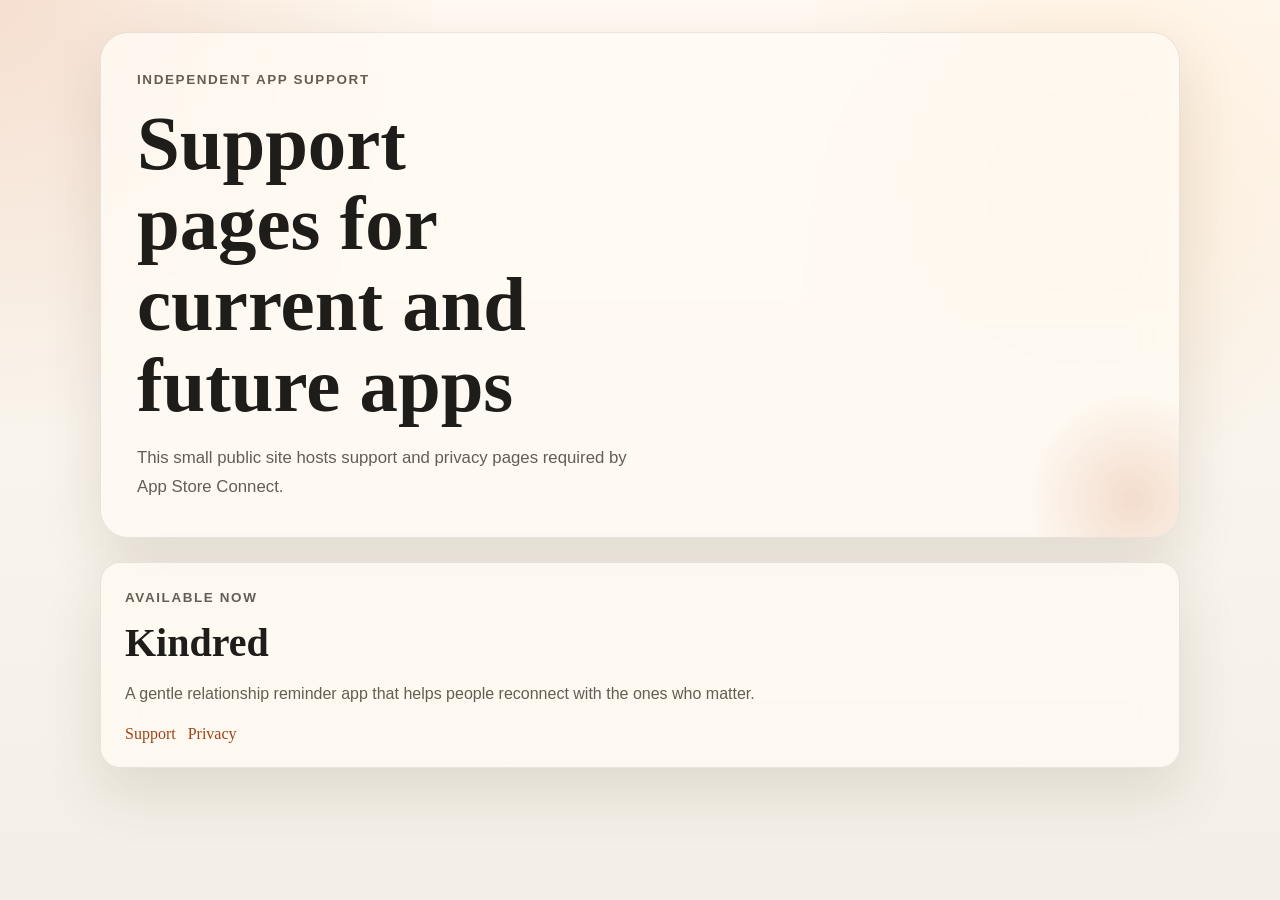
==== index.html @ b4e40b7e "init" ====
<!DOCTYPE html>
<html lang="en">
  <head>
    <meta charset="UTF-8" />
    <meta name="viewport" content="width=device-width, initial-scale=1.0" />
    <title>App Support</title>
    <meta
      name="description"
      content="Support and privacy pages for independent iOS apps."
    />
    <link rel="stylesheet" href="./styles.css" />
  </head>
  <body>
    <main class="shell">
      <section class="hero">
        <p class="eyebrow">Independent App Support</p>
        <h1>Support pages for current and future apps</h1>
        <p class="lead">
          This small public site hosts support and privacy pages required by App
          Store Connect.
        </p>
      </section>

      <section class="card-grid">
        <article class="app-card">
          <p class="app-kicker">Available now</p>
          <h2>Kindred</h2>
          <p>
            A gentle relationship reminder app that helps people reconnect with
            the ones who matter.
          </p>
          <div class="link-row">
            <a href="./kindred/index.html">Support</a>
            <a href="./kindred/privacy.html">Privacy</a>
          </div>
        </article>
      </section>
    </main>
  </body>
</html>
---- styles.css ----
:root {
  --bg: #f3efe7;
  --bg-accent: #fff9f1;
  --ink: #1f1d1a;
  --muted: #645d54;
  --line: rgba(31, 29, 26, 0.1);
  --panel: rgba(255, 250, 243, 0.82);
  --primary: #c65a24;
  --primary-deep: #9f4318;
  --shadow: 0 24px 60px rgba(67, 42, 19, 0.12);
  --radius-xl: 28px;
  --radius-lg: 20px;
  --max-width: 1080px;
}

* {
  box-sizing: border-box;
}

html {
  min-height: 100%;
  background:
    radial-gradient(circle at top left, rgba(198, 90, 36, 0.16), transparent 28%),
    radial-gradient(circle at 85% 18%, rgba(255, 196, 128, 0.22), transparent 24%),
    linear-gradient(180deg, var(--bg-accent), var(--bg));
}

body {
  margin: 0;
  min-height: 100vh;
  color: var(--ink);
  font-family: "Iowan Old Style", "Palatino Linotype", "Times New Roman", serif;
}

a {
  color: var(--primary-deep);
  text-decoration: none;
}

a:hover {
  text-decoration: underline;
}

.shell {
  width: min(calc(100% - 32px), var(--max-width));
  margin: 0 auto;
  padding: 32px 0 64px;
}

.hero,
.page-card,
.app-card,
.section-card {
  border: 1px solid var(--line);
  background: var(--panel);
  backdrop-filter: blur(18px);
  box-shadow: var(--shadow);
}

.hero {
  position: relative;
  overflow: hidden;
  padding: 36px;
  border-radius: var(--radius-xl);
}

.hero::after {
  content: "";
  position: absolute;
  inset: auto -64px -72px auto;
  width: 220px;
  height: 220px;
  border-radius: 999px;
  background: radial-gradient(circle, rgba(198, 90, 36, 0.18), transparent 68%);
  pointer-events: none;
}

.eyebrow,
.app-kicker,
.meta-label {
  margin: 0 0 12px;
  color: var(--primary-deep);
  font-size: 0.84rem;
  font-weight: 700;
  letter-spacing: 0.12em;
  text-transform: uppercase;
}

h1,
h2,
h3 {
  margin: 0;
  line-height: 1.05;
  font-weight: 700;
}

h1 {
  max-width: 12ch;
  font-size: clamp(2.3rem, 6vw, 4.8rem);
}

h2 {
  font-size: clamp(1.7rem, 4vw, 2.5rem);
}

h3 {
  font-size: 1.2rem;
}

.lead,
.hero p,
.page-card p,
.page-card li,
.app-card p,
.section-card p,
.section-card li {
  color: var(--muted);
  font-family: "Avenir Next", "Segoe UI", sans-serif;
  line-height: 1.7;
}

.lead {
  max-width: 56ch;
  margin: 18px 0 0;
  font-size: 1.05rem;
}

.card-grid,
.content-grid,
.section-grid {
  display: grid;
  gap: 20px;
  margin-top: 24px;
}

.card-grid {
  grid-template-columns: repeat(auto-fit, minmax(240px, 1fr));
}

.content-grid {
  grid-template-columns: minmax(0, 1.3fr) minmax(280px, 0.7fr);
}

.app-card,
.page-card,
.section-card {
  border-radius: var(--radius-lg);
}

.app-card,
.section-card {
  padding: 24px;
}

.page-card {
  padding: 28px;
}

.link-row,
.action-row {
  display: flex;
  flex-wrap: wrap;
  gap: 12px;
  margin-top: 18px;
}

.button-link {
  display: inline-flex;
  align-items: center;
  justify-content: center;
  min-height: 46px;
  padding: 0 18px;
  border-radius: 999px;
  background: var(--primary);
  color: #fff;
  font-family: "Avenir Next", "Segoe UI", sans-serif;
  font-weight: 700;
}

.button-link:hover {
  background: var(--primary-deep);
  text-decoration: none;
}

.ghost-link {
  display: inline-flex;
  align-items: center;
  min-height: 46px;
  padding: 0 18px;
  border: 1px solid var(--line);
  border-radius: 999px;
  background: rgba(255, 255, 255, 0.55);
  font-family: "Avenir Next", "Segoe UI", sans-serif;
  font-weight: 700;
}

.meta-list,
.policy-list {
  display: grid;
  gap: 14px;
  margin: 0;
  padding: 0;
  list-style: none;
}

.meta-item {
  padding: 14px 16px;
  border: 1px solid var(--line);
  border-radius: 16px;
  background: rgba(255, 255, 255, 0.55);
}

.meta-value {
  margin-top: 6px;
  color: var(--ink);
  font-family: "Avenir Next", "Segoe UI", sans-serif;
  font-weight: 600;
  line-height: 1.5;
}

.section-grid {
  grid-template-columns: repeat(auto-fit, minmax(220px, 1fr));
}

.section-card ul {
  margin: 12px 0 0;
  padding-left: 18px;
}

.top-nav {
  display: flex;
  justify-content: space-between;
  align-items: center;
  gap: 16px;
  margin-bottom: 18px;
}

.top-nav a {
  font-family: "Avenir Next", "Segoe UI", sans-serif;
  font-weight: 700;
}

.footer-note {
  margin-top: 18px;
  color: var(--muted);
  font-size: 0.94rem;
  font-family: "Avenir Next", "Segoe UI", sans-serif;
}

@media (max-width: 860px) {
  .content-grid {
    grid-template-columns: 1fr;
  }

  .hero,
  .page-card,
  .app-card,
  .section-card {
    padding: 22px;
  }

  .shell {
    width: min(calc(100% - 20px), var(--max-width));
    padding-top: 20px;
  }
}
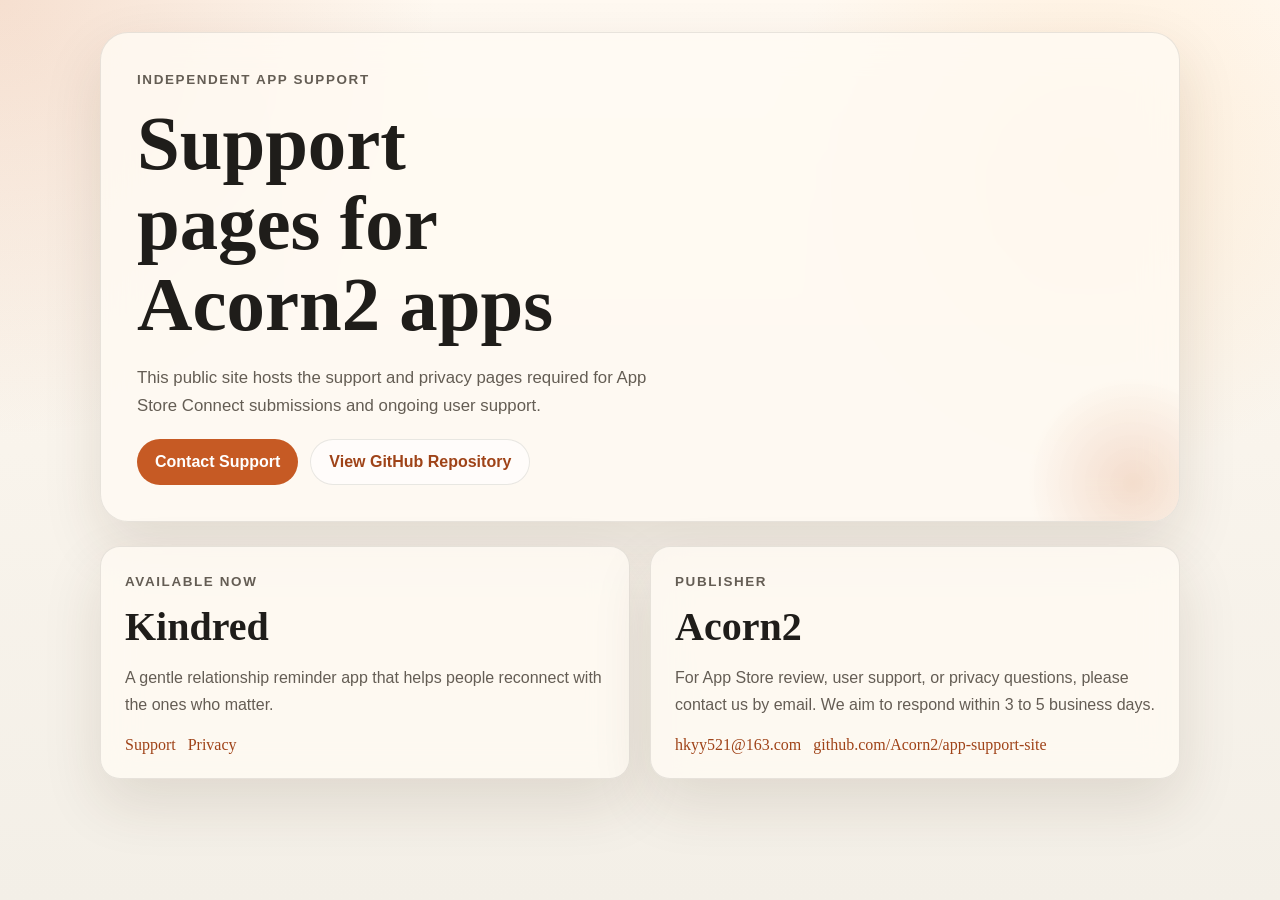
==== commit fb0d9a4e: "init" ====
--- a/index.html
+++ b/index.html
@@ -3,10 +3,10 @@
   <head>
     <meta charset="UTF-8" />
     <meta name="viewport" content="width=device-width, initial-scale=1.0" />
-    <title>App Support</title>
+    <title>Acorn2 App Support</title>
     <meta
       name="description"
-      content="Support and privacy pages for independent iOS apps."
+      content="Support and privacy pages for Acorn2 apps published on the App Store."
     />
     <link rel="stylesheet" href="./styles.css" />
   </head>
@@ -14,11 +14,17 @@
     <main class="shell">
       <section class="hero">
         <p class="eyebrow">Independent App Support</p>
-        <h1>Support pages for current and future apps</h1>
+        <h1>Support pages for Acorn2 apps</h1>
         <p class="lead">
-          This small public site hosts support and privacy pages required by App
-          Store Connect.
+          This public site hosts the support and privacy pages required for App
+          Store Connect submissions and ongoing user support.
         </p>
+        <div class="action-row">
+          <a class="button-link" href="mailto:hkyy521@163.com">Contact Support</a>
+          <a class="ghost-link" href="https://github.com/Acorn2/app-support-site">
+            View GitHub Repository
+          </a>
+        </div>
       </section>
 
       <section class="card-grid">
@@ -34,6 +40,19 @@
             <a href="./kindred/privacy.html">Privacy</a>
           </div>
         </article>
+
+        <article class="app-card">
+          <p class="app-kicker">Publisher</p>
+          <h2>Acorn2</h2>
+          <p>
+            For App Store review, user support, or privacy questions, please
+            contact us by email. We aim to respond within 3 to 5 business days.
+          </p>
+          <div class="link-row">
+            <a href="mailto:hkyy521@163.com">hkyy521@163.com</a>
+            <a href="https://github.com/Acorn2/app-support-site">github.com/Acorn2/app-support-site</a>
+          </div>
+        </article>
       </section>
     </main>
   </body>
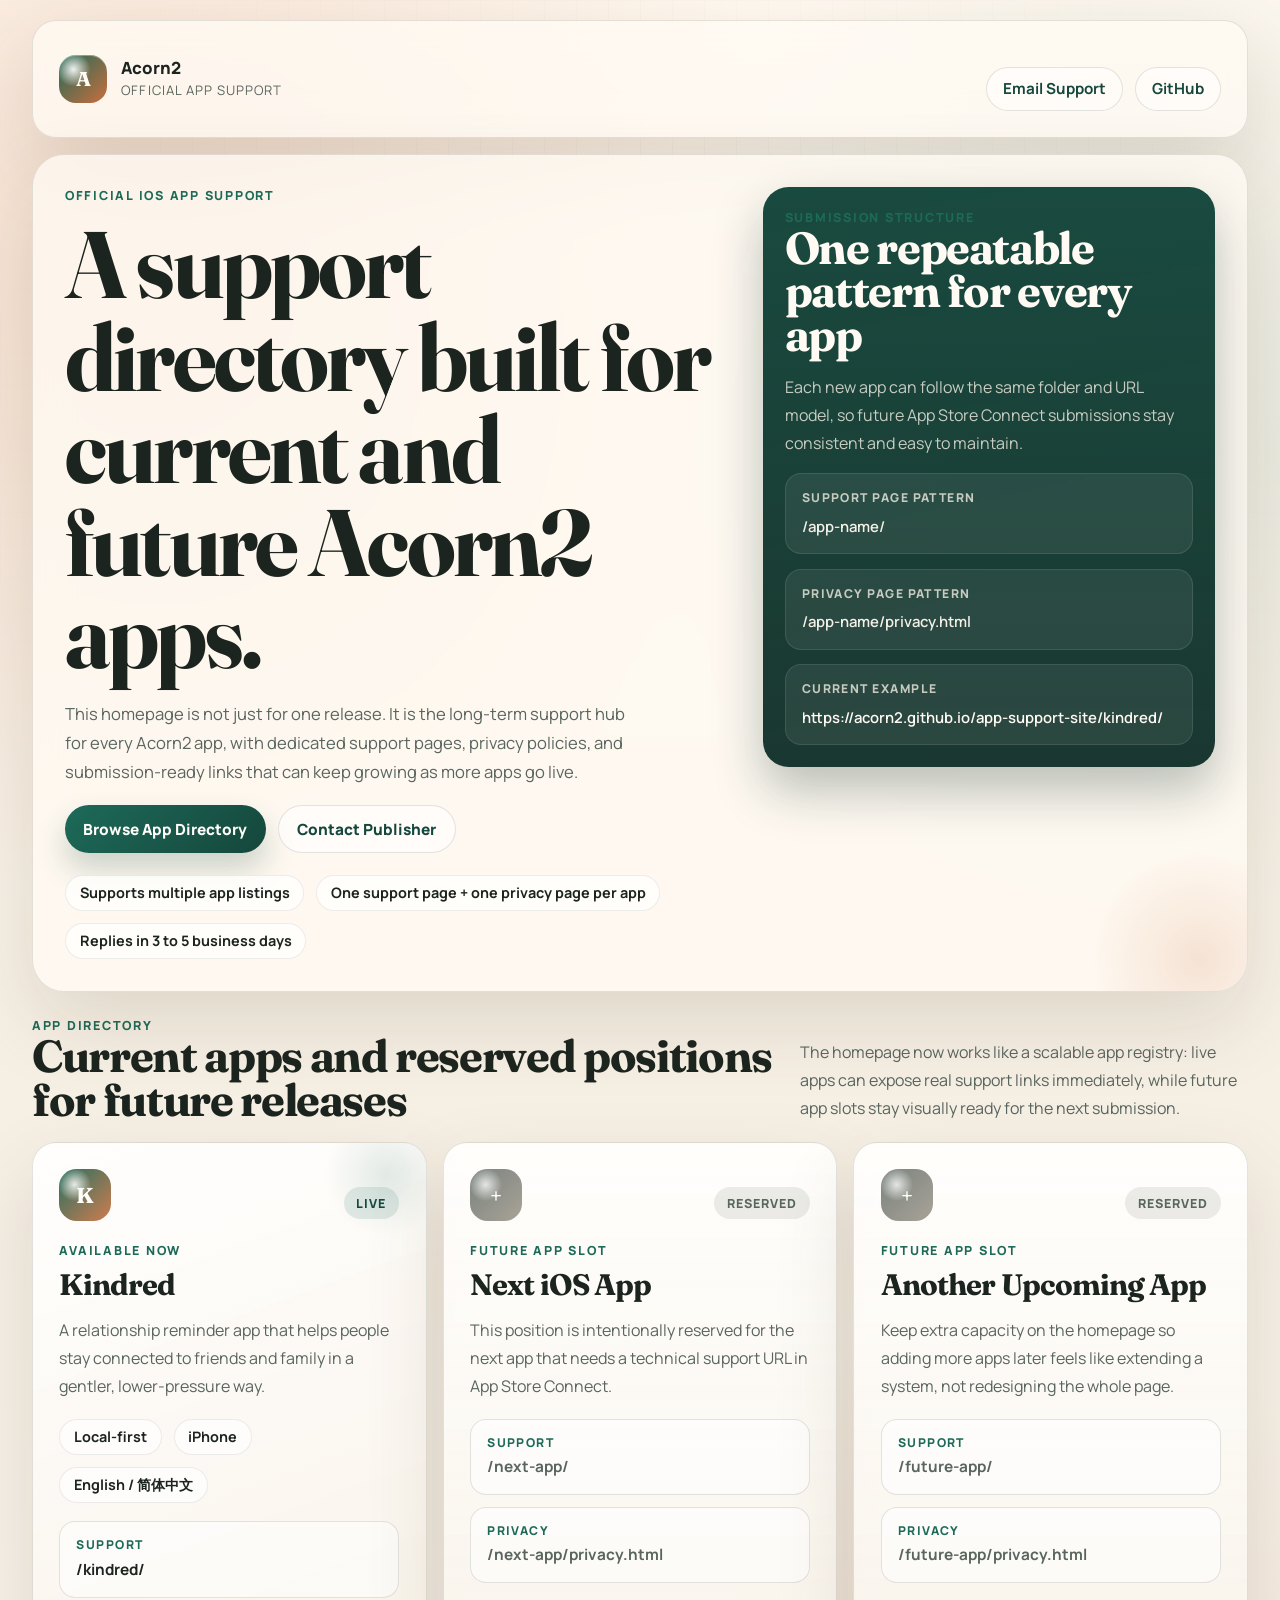
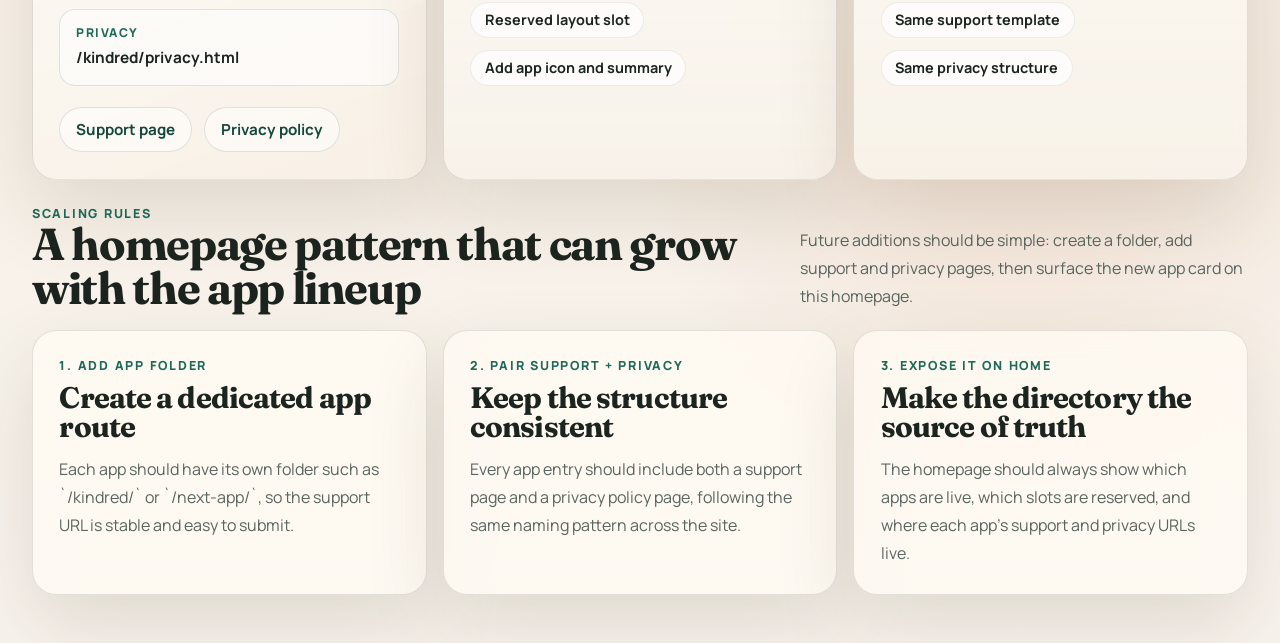
==== commit 4921e8f4: "init" ====
--- a/index.html
+++ b/index.html
@@ -6,52 +6,223 @@
     <title>Acorn2 App Support</title>
     <meta
       name="description"
-      content="Support and privacy pages for Acorn2 apps published on the App Store."
+      content="Official support, privacy, and review links for Acorn2 iOS apps."
+    />
+    <link rel="preconnect" href="https://fonts.googleapis.com" />
+    <link rel="preconnect" href="https://fonts.gstatic.com" crossorigin />
+    <link
+      href="https://fonts.googleapis.com/css2?family=Fraunces:opsz,wght@9..144,600;9..144,700&family=Manrope:wght@400;500;600;700;800&display=swap"
+      rel="stylesheet"
     />
     <link rel="stylesheet" href="./styles.css" />
   </head>
   <body>
-    <main class="shell">
-      <section class="hero">
-        <p class="eyebrow">Independent App Support</p>
-        <h1>Support pages for Acorn2 apps</h1>
-        <p class="lead">
-          This public site hosts the support and privacy pages required for App
-          Store Connect submissions and ongoing user support.
+    <main class="shell shell-wide">
+      <header class="site-header">
+        <a class="brand" href="./index.html">
+          <span class="brand-orb">A</span>
+          <span class="brand-copy">
+            <strong>Acorn2</strong>
+            <small>Official App Support</small>
+          </span>
+        </a>
+        <div class="header-links">
+          <a class="header-link" href="mailto:hkyy521@163.com">Email Support</a>
+          <a
+            class="header-link"
+            href="https://github.com/Acorn2/app-support-site"
+          >
+            GitHub
+          </a>
+        </div>
+      </header>
+
+      <section class="hero hero-home">
+        <div class="hero-copy">
+          <p class="eyebrow">Official iOS App Support</p>
+          <h1>A support directory built for current and future Acorn2 apps.</h1>
+          <p class="lead">
+            This homepage is not just for one release. It is the long-term
+            support hub for every Acorn2 app, with dedicated support pages,
+            privacy policies, and submission-ready links that can keep growing
+            as more apps go live.
+          </p>
+          <div class="action-row">
+            <a class="button-link" href="#app-directory">Browse App Directory</a>
+            <a class="ghost-link" href="mailto:hkyy521@163.com">Contact Publisher</a>
+          </div>
+          <ul class="fact-row">
+            <li>Supports multiple app listings</li>
+            <li>One support page + one privacy page per app</li>
+            <li>Replies in 3 to 5 business days</li>
+          </ul>
+        </div>
+
+        <aside class="hero-panel">
+          <p class="panel-kicker">Submission Structure</p>
+          <h2>One repeatable pattern for every app</h2>
+          <p class="panel-copy">
+            Each new app can follow the same folder and URL model, so future App
+            Store Connect submissions stay consistent and easy to maintain.
+          </p>
+          <div class="route-list">
+            <div class="route-card">
+              <span class="route-label">Support Page Pattern</span>
+              <div class="route-url">/app-name/</div>
+            </div>
+            <div class="route-card">
+              <span class="route-label">Privacy Page Pattern</span>
+              <div class="route-url">/app-name/privacy.html</div>
+            </div>
+            <div class="route-card">
+              <span class="route-label">Current Example</span>
+              <a class="route-url" href="https://acorn2.github.io/app-support-site/kindred/">
+                https://acorn2.github.io/app-support-site/kindred/
+              </a>
+            </div>
+          </div>
+        </aside>
+      </section>
+
+      <section class="section-heading" id="app-directory">
+        <div>
+          <p class="eyebrow">App Directory</p>
+          <h2>Current apps and reserved positions for future releases</h2>
+        </div>
+        <p class="section-copy">
+          The homepage now works like a scalable app registry: live apps can
+          expose real support links immediately, while future app slots stay
+          visually ready for the next submission.
         </p>
-        <div class="action-row">
-          <a class="button-link" href="mailto:hkyy521@163.com">Contact Support</a>
-          <a class="ghost-link" href="https://github.com/Acorn2/app-support-site">
-            View GitHub Repository
-          </a>
-        </div>
-      </section>
-
-      <section class="card-grid">
-        <article class="app-card">
-          <p class="app-kicker">Available now</p>
-          <h2>Kindred</h2>
-          <p>
-            A gentle relationship reminder app that helps people reconnect with
-            the ones who matter.
-          </p>
+      </section>
+
+      <section class="directory-grid">
+        <article class="app-card app-spotlight app-directory-card">
+          <div class="app-card-top">
+            <div class="app-icon">K</div>
+            <span class="status-pill status-live">Live</span>
+          </div>
+          <p class="app-kicker">Available Now</p>
+          <h3>Kindred</h3>
+          <p class="card-body">
+            A relationship reminder app that helps people stay connected to
+            friends and family in a gentler, lower-pressure way.
+          </p>
+          <div class="chip-row">
+            <span class="chip">Local-first</span>
+            <span class="chip">iPhone</span>
+            <span class="chip">English / 简体中文</span>
+          </div>
+          <div class="app-link-list">
+            <div class="inline-meta">
+              <span class="inline-label">Support</span>
+              <a class="inline-link" href="./kindred/index.html">/kindred/</a>
+            </div>
+            <div class="inline-meta">
+              <span class="inline-label">Privacy</span>
+              <a class="inline-link" href="./kindred/privacy.html">
+                /kindred/privacy.html
+              </a>
+            </div>
+          </div>
           <div class="link-row">
-            <a href="./kindred/index.html">Support</a>
-            <a href="./kindred/privacy.html">Privacy</a>
-          </div>
-        </article>
-
-        <article class="app-card">
-          <p class="app-kicker">Publisher</p>
-          <h2>Acorn2</h2>
-          <p>
-            For App Store review, user support, or privacy questions, please
-            contact us by email. We aim to respond within 3 to 5 business days.
-          </p>
-          <div class="link-row">
-            <a href="mailto:hkyy521@163.com">hkyy521@163.com</a>
-            <a href="https://github.com/Acorn2/app-support-site">github.com/Acorn2/app-support-site</a>
-          </div>
+            <a class="text-link" href="./kindred/index.html">Support page</a>
+            <a class="text-link" href="./kindred/privacy.html">Privacy policy</a>
+          </div>
+        </article>
+
+        <article class="app-card app-directory-card app-placeholder">
+          <div class="app-card-top">
+            <div class="app-icon app-icon-muted">+</div>
+            <span class="status-pill status-draft">Reserved</span>
+          </div>
+          <p class="app-kicker">Future App Slot</p>
+          <h3>Next iOS App</h3>
+          <p class="card-body">
+            This position is intentionally reserved for the next app that needs
+            a technical support URL in App Store Connect.
+          </p>
+          <div class="app-link-list">
+            <div class="inline-meta">
+              <span class="inline-label">Support</span>
+              <span class="inline-link inline-link-muted">/next-app/</span>
+            </div>
+            <div class="inline-meta">
+              <span class="inline-label">Privacy</span>
+              <span class="inline-link inline-link-muted">/next-app/privacy.html</span>
+            </div>
+          </div>
+          <div class="chip-row">
+            <span class="chip">Reserved layout slot</span>
+            <span class="chip">Add app icon and summary</span>
+          </div>
+        </article>
+
+        <article class="app-card app-directory-card app-placeholder">
+          <div class="app-card-top">
+            <div class="app-icon app-icon-muted">+</div>
+            <span class="status-pill status-draft">Reserved</span>
+          </div>
+          <p class="app-kicker">Future App Slot</p>
+          <h3>Another Upcoming App</h3>
+          <p class="card-body">
+            Keep extra capacity on the homepage so adding more apps later feels
+            like extending a system, not redesigning the whole page.
+          </p>
+          <div class="app-link-list">
+            <div class="inline-meta">
+              <span class="inline-label">Support</span>
+              <span class="inline-link inline-link-muted">/future-app/</span>
+            </div>
+            <div class="inline-meta">
+              <span class="inline-label">Privacy</span>
+              <span class="inline-link inline-link-muted">/future-app/privacy.html</span>
+            </div>
+          </div>
+          <div class="chip-row">
+            <span class="chip">Same support template</span>
+            <span class="chip">Same privacy structure</span>
+          </div>
+        </article>
+      </section>
+
+      <section class="section-heading">
+        <div>
+          <p class="eyebrow">Scaling Rules</p>
+          <h2>A homepage pattern that can grow with the app lineup</h2>
+        </div>
+        <p class="section-copy">
+          Future additions should be simple: create a folder, add support and
+          privacy pages, then surface the new app card on this homepage.
+        </p>
+      </section>
+
+      <section class="support-grid">
+        <article class="support-card">
+          <p class="app-kicker">1. Add App Folder</p>
+          <h3>Create a dedicated app route</h3>
+          <p class="card-body">
+            Each app should have its own folder such as `/kindred/` or
+            `/next-app/`, so the support URL is stable and easy to submit.
+          </p>
+        </article>
+
+        <article class="support-card">
+          <p class="app-kicker">2. Pair Support + Privacy</p>
+          <h3>Keep the structure consistent</h3>
+          <p class="card-body">
+            Every app entry should include both a support page and a privacy
+            policy page, following the same naming pattern across the site.
+          </p>
+        </article>
+
+        <article class="support-card">
+          <p class="app-kicker">3. Expose It On Home</p>
+          <h3>Make the directory the source of truth</h3>
+          <p class="card-body">
+            The homepage should always show which apps are live, which slots are
+            reserved, and where each app’s support and privacy URLs live.
+          </p>
         </article>
       </section>
     </main>
--- a/styles.css
+++ b/styles.css
@@ -1,16 +1,22 @@
 :root {
-  --bg: #f3efe7;
-  --bg-accent: #fff9f1;
-  --ink: #1f1d1a;
-  --muted: #645d54;
-  --line: rgba(31, 29, 26, 0.1);
-  --panel: rgba(255, 250, 243, 0.82);
-  --primary: #c65a24;
-  --primary-deep: #9f4318;
-  --shadow: 0 24px 60px rgba(67, 42, 19, 0.12);
-  --radius-xl: 28px;
-  --radius-lg: 20px;
-  --max-width: 1080px;
+  --bg: #f6efe4;
+  --bg-soft: #fffaf3;
+  --paper: rgba(255, 250, 243, 0.8);
+  --paper-strong: #fffdf9;
+  --ink: #1c241f;
+  --muted: #59655f;
+  --line: rgba(28, 36, 31, 0.12);
+  --line-strong: rgba(28, 36, 31, 0.18);
+  --brand: #1d6a59;
+  --brand-deep: #15473c;
+  --brand-soft: rgba(29, 106, 89, 0.11);
+  --accent: #ca6e3d;
+  --accent-deep: #9f4d23;
+  --shadow: 0 32px 80px rgba(80, 62, 38, 0.14);
+  --radius-xl: 2rem;
+  --radius-lg: 1.5rem;
+  --radius-md: 1rem;
+  --max-width: 76rem;
 }
 
 * {
@@ -20,69 +26,182 @@
 html {
   min-height: 100%;
   background:
-    radial-gradient(circle at top left, rgba(198, 90, 36, 0.16), transparent 28%),
-    radial-gradient(circle at 85% 18%, rgba(255, 196, 128, 0.22), transparent 24%),
-    linear-gradient(180deg, var(--bg-accent), var(--bg));
+    radial-gradient(circle at 12% 12%, rgba(202, 110, 61, 0.18), transparent 28%),
+    radial-gradient(circle at 88% 18%, rgba(29, 106, 89, 0.1), transparent 24%),
+    radial-gradient(circle at 80% 76%, rgba(202, 110, 61, 0.12), transparent 20%),
+    linear-gradient(180deg, #fff8f0 0%, var(--bg) 48%, #f8f3ed 100%);
 }
 
 body {
   margin: 0;
   min-height: 100vh;
   color: var(--ink);
-  font-family: "Iowan Old Style", "Palatino Linotype", "Times New Roman", serif;
+  font-family: "Manrope", "Avenir Next", "Segoe UI", sans-serif;
+}
+
+body::before {
+  content: "";
+  position: fixed;
+  inset: 0;
+  background-image:
+    linear-gradient(rgba(28, 36, 31, 0.025) 1px, transparent 1px),
+    linear-gradient(90deg, rgba(28, 36, 31, 0.025) 1px, transparent 1px);
+  background-size: 2rem 2rem;
+  mask-image: radial-gradient(circle at center, black 35%, transparent 88%);
+  pointer-events: none;
 }
 
 a {
-  color: var(--primary-deep);
+  color: inherit;
   text-decoration: none;
 }
 
 a:hover {
-  text-decoration: underline;
+  text-decoration: none;
 }
 
 .shell {
-  width: min(calc(100% - 32px), var(--max-width));
+  position: relative;
+  width: min(calc(100% - 1.5rem), var(--max-width));
   margin: 0 auto;
-  padding: 32px 0 64px;
-}
-
+  padding: 1rem 0 3rem;
+}
+
+.shell-wide {
+  max-width: 82rem;
+}
+
+.site-header,
 .hero,
+.app-card,
+.info-card,
+.support-card,
 .page-card,
-.app-card,
 .section-card {
   border: 1px solid var(--line);
-  background: var(--panel);
+  background: var(--paper);
   backdrop-filter: blur(18px);
   box-shadow: var(--shadow);
+}
+
+.site-header {
+  display: flex;
+  flex-direction: column;
+  gap: 1rem;
+  padding: 1rem 1.125rem;
+  border-radius: 1.5rem;
+}
+
+.brand {
+  display: inline-flex;
+  align-items: center;
+  gap: 0.875rem;
+  min-width: 0;
+}
+
+.brand-orb {
+  display: inline-flex;
+  align-items: center;
+  justify-content: center;
+  width: 3rem;
+  height: 3rem;
+  flex-shrink: 0;
+  border-radius: 1.05rem;
+  background:
+    radial-gradient(circle at 30% 30%, rgba(255, 255, 255, 0.9), transparent 36%),
+    linear-gradient(135deg, var(--brand), var(--accent));
+  color: #fffdf8;
+  font-family: "Fraunces", Georgia, serif;
+  font-size: 1.25rem;
+  font-weight: 700;
+  box-shadow: inset 0 1px 0 rgba(255, 255, 255, 0.35);
+}
+
+.brand-copy {
+  display: grid;
+  gap: 0.18rem;
+}
+
+.brand-copy strong {
+  font-size: 1.05rem;
+  font-weight: 800;
+  line-height: 1.1;
+}
+
+.brand-copy small {
+  color: var(--muted);
+  font-size: 0.82rem;
+  letter-spacing: 0.08em;
+  text-transform: uppercase;
+}
+
+.header-links {
+  display: flex;
+  flex-wrap: wrap;
+  gap: 0.75rem;
+}
+
+.header-link,
+.text-link {
+  display: inline-flex;
+  align-items: center;
+  justify-content: center;
+  min-height: 2.75rem;
+  padding: 0 1rem;
+  border: 1px solid var(--line);
+  border-radius: 999px;
+  background: rgba(255, 255, 255, 0.56);
+  color: var(--brand-deep);
+  font-size: 0.95rem;
+  font-weight: 700;
+  transition:
+    transform 180ms ease,
+    border-color 180ms ease,
+    background 180ms ease;
+}
+
+.header-link:hover,
+.text-link:hover,
+.button-link:hover,
+.ghost-link:hover {
+  transform: translateY(-1px);
 }
 
 .hero {
   position: relative;
   overflow: hidden;
-  padding: 36px;
+  margin-top: 1rem;
+  padding: 1.5rem;
   border-radius: var(--radius-xl);
 }
 
 .hero::after {
   content: "";
   position: absolute;
-  inset: auto -64px -72px auto;
-  width: 220px;
-  height: 220px;
+  right: -4rem;
+  bottom: -5rem;
+  width: 14rem;
+  height: 14rem;
   border-radius: 999px;
-  background: radial-gradient(circle, rgba(198, 90, 36, 0.18), transparent 68%);
+  background: radial-gradient(circle, rgba(202, 110, 61, 0.16), transparent 68%);
   pointer-events: none;
+}
+
+.hero-home,
+.hero-product {
+  display: grid;
+  gap: 1.25rem;
 }
 
 .eyebrow,
 .app-kicker,
+.panel-kicker,
 .meta-label {
-  margin: 0 0 12px;
-  color: var(--primary-deep);
-  font-size: 0.84rem;
-  font-weight: 700;
-  letter-spacing: 0.12em;
+  margin: 0;
+  color: var(--brand);
+  font-size: 0.78rem;
+  font-weight: 800;
+  letter-spacing: 0.14em;
   text-transform: uppercase;
 }
 
@@ -90,177 +209,511 @@
 h2,
 h3 {
   margin: 0;
-  line-height: 1.05;
+  color: var(--ink);
+  font-family: "Fraunces", Georgia, serif;
+  line-height: 0.98;
+  letter-spacing: -0.03em;
+}
+
+h1 {
+  max-width: 11ch;
+  margin-top: 0.9rem;
+  font-size: clamp(2.9rem, 9vw, 5.9rem);
+}
+
+h2 {
+  font-size: clamp(1.8rem, 5vw, 2.8rem);
+}
+
+h3 {
+  font-size: clamp(1.35rem, 3.4vw, 1.85rem);
+}
+
+.lead,
+.card-body,
+.panel-copy,
+.section-copy,
+.page-card li,
+.policy-list p {
+  color: var(--muted);
+  font-size: 1rem;
+  line-height: 1.75;
+}
+
+.lead {
+  max-width: 36rem;
+  margin: 1.1rem 0 0;
+  font-size: 1.04rem;
+}
+
+.action-row,
+.link-row,
+.chip-row,
+.fact-row,
+.header-links {
+  margin-top: 1.2rem;
+}
+
+.action-row,
+.link-row,
+.chip-row,
+.fact-row {
+  display: flex;
+  flex-wrap: wrap;
+  gap: 0.75rem;
+}
+
+.button-link,
+.ghost-link {
+  display: inline-flex;
+  align-items: center;
+  justify-content: center;
+  min-height: 3rem;
+  padding: 0 1.15rem;
+  border-radius: 999px;
+  font-size: 0.96rem;
+  font-weight: 800;
+  transition:
+    transform 180ms ease,
+    background 180ms ease,
+    border-color 180ms ease,
+    color 180ms ease;
+}
+
+.button-link {
+  background: linear-gradient(135deg, var(--brand), var(--brand-deep));
+  color: #fffdf9;
+  box-shadow: 0 16px 30px rgba(21, 71, 60, 0.22);
+}
+
+.ghost-link {
+  border: 1px solid var(--line);
+  background: rgba(255, 255, 255, 0.62);
+  color: var(--brand-deep);
+}
+
+.fact-row {
+  margin: 1.35rem 0 0;
+  padding: 0;
+  list-style: none;
+}
+
+.fact-row li,
+.chip {
+  display: inline-flex;
+  align-items: center;
+  min-height: 2.25rem;
+  padding: 0 0.85rem;
+  border-radius: 999px;
+  background: rgba(255, 255, 255, 0.72);
+  border: 1px solid rgba(28, 36, 31, 0.08);
+  color: var(--ink);
+  font-size: 0.9rem;
   font-weight: 700;
 }
 
-h1 {
-  max-width: 12ch;
-  font-size: clamp(2.3rem, 6vw, 4.8rem);
-}
-
-h2 {
-  font-size: clamp(1.7rem, 4vw, 2.5rem);
-}
-
-h3 {
-  font-size: 1.2rem;
-}
-
-.lead,
-.hero p,
-.page-card p,
-.page-card li,
-.app-card p,
-.section-card p,
-.section-card li {
-  color: var(--muted);
-  font-family: "Avenir Next", "Segoe UI", sans-serif;
-  line-height: 1.7;
-}
-
-.lead {
-  max-width: 56ch;
-  margin: 18px 0 0;
-  font-size: 1.05rem;
-}
-
-.card-grid,
+.hero-panel {
+  position: relative;
+  z-index: 1;
+  padding: 1.35rem;
+  border-radius: 1.6rem;
+  background:
+    linear-gradient(180deg, rgba(21, 71, 60, 0.98), rgba(16, 47, 40, 0.96)),
+    linear-gradient(135deg, rgba(202, 110, 61, 0.18), transparent 60%);
+  color: #f4f0e8;
+  box-shadow: 0 24px 50px rgba(15, 44, 37, 0.28);
+}
+
+.hero-panel h2,
+.hero-panel .meta-value,
+.hero-panel a {
+  color: #fffaf3;
+}
+
+.hero-panel .panel-copy,
+.hero-panel .meta-label {
+  color: rgba(255, 248, 236, 0.76);
+}
+
+.route-list,
+.meta-list,
+.policy-list {
+  display: grid;
+  gap: 0.9rem;
+}
+
+.route-card {
+  padding: 0.95rem 1rem;
+  border-radius: 1rem;
+  border: 1px solid rgba(255, 255, 255, 0.1);
+  background: rgba(255, 255, 255, 0.07);
+}
+
+.meta-item {
+  padding: 0.95rem 1rem;
+  border-radius: 1rem;
+  border: 1px solid var(--line);
+  background: rgba(255, 255, 255, 0.62);
+}
+
+.route-label {
+  display: block;
+  margin-bottom: 0.45rem;
+  color: rgba(255, 248, 236, 0.74);
+  font-size: 0.76rem;
+  font-weight: 800;
+  letter-spacing: 0.12em;
+  text-transform: uppercase;
+}
+
+.route-url {
+  display: block;
+  font-size: 0.93rem;
+  font-weight: 600;
+  line-height: 1.65;
+  word-break: break-all;
+}
+
+.meta-value {
+  margin-top: 0.45rem;
+  color: var(--ink);
+  font-size: 0.96rem;
+  font-weight: 600;
+  line-height: 1.6;
+}
+
+.hero-panel .meta-item {
+  border-color: rgba(255, 255, 255, 0.1);
+  background: rgba(255, 255, 255, 0.07);
+}
+
+.page-card a,
+.support-card a,
+.card-body a,
+.footer-note a {
+  color: var(--brand-deep);
+  text-decoration: underline;
+  text-underline-offset: 0.16em;
+}
+
+.section-heading {
+  display: grid;
+  gap: 0.9rem;
+  margin-top: 1.35rem;
+  padding: 0.25rem 0;
+}
+
+.section-copy {
+  max-width: 38rem;
+  margin: 0;
+}
+
+.feature-grid,
+.directory-grid,
+.support-grid,
 .content-grid,
 .section-grid {
   display: grid;
-  gap: 20px;
-  margin-top: 24px;
-}
-
-.card-grid {
-  grid-template-columns: repeat(auto-fit, minmax(240px, 1fr));
-}
-
-.content-grid {
-  grid-template-columns: minmax(0, 1.3fr) minmax(280px, 0.7fr);
+  gap: 1rem;
+  margin-top: 1rem;
 }
 
 .app-card,
+.info-card,
+.support-card,
 .page-card,
 .section-card {
+  padding: 1.35rem;
   border-radius: var(--radius-lg);
 }
 
-.app-card,
-.section-card {
-  padding: 24px;
-}
-
-.page-card {
-  padding: 28px;
-}
-
-.link-row,
-.action-row {
+.app-spotlight {
+  position: relative;
+  overflow: hidden;
+  background:
+    linear-gradient(160deg, rgba(255, 255, 255, 0.86), rgba(248, 240, 229, 0.9)),
+    var(--paper);
+}
+
+.app-spotlight::after {
+  content: "";
+  position: absolute;
+  top: -2rem;
+  right: -1.5rem;
+  width: 8rem;
+  height: 8rem;
+  border-radius: 1.8rem;
+  background: radial-gradient(circle, rgba(29, 106, 89, 0.12), transparent 68%);
+}
+
+.app-icon {
+  display: inline-flex;
+  align-items: center;
+  justify-content: center;
+  width: 3.25rem;
+  height: 3.25rem;
+  margin-bottom: 1rem;
+  border-radius: 1.1rem;
+  background:
+    radial-gradient(circle at 30% 30%, rgba(255, 255, 255, 0.85), transparent 32%),
+    linear-gradient(135deg, rgba(29, 106, 89, 0.96), rgba(202, 110, 61, 0.9));
+  color: #fffdf9;
+  font-family: "Fraunces", Georgia, serif;
+  font-size: 1.35rem;
+  font-weight: 700;
+}
+
+.card-body {
+  margin: 0.9rem 0 0;
+}
+
+.chip-row {
+  margin-top: 1rem;
+}
+
+.directory-grid {
+  grid-template-columns: 1fr;
+}
+
+.app-directory-card {
   display: flex;
-  flex-wrap: wrap;
-  gap: 12px;
-  margin-top: 18px;
-}
-
-.button-link {
+  flex-direction: column;
+  gap: 0.15rem;
+}
+
+.app-card-top {
+  display: flex;
+  align-items: center;
+  justify-content: space-between;
+  gap: 1rem;
+  margin-bottom: 0.15rem;
+}
+
+.status-pill {
   display: inline-flex;
   align-items: center;
   justify-content: center;
-  min-height: 46px;
-  padding: 0 18px;
+  min-height: 2rem;
+  padding: 0 0.8rem;
   border-radius: 999px;
-  background: var(--primary);
-  color: #fff;
-  font-family: "Avenir Next", "Segoe UI", sans-serif;
+  font-size: 0.78rem;
+  font-weight: 800;
+  letter-spacing: 0.08em;
+  text-transform: uppercase;
+}
+
+.status-live {
+  background: rgba(29, 106, 89, 0.12);
+  color: var(--brand-deep);
+}
+
+.status-draft {
+  background: rgba(89, 101, 95, 0.12);
+  color: var(--muted);
+}
+
+.app-placeholder {
+  background:
+    linear-gradient(180deg, rgba(255, 255, 255, 0.76), rgba(247, 241, 232, 0.88)),
+    var(--paper);
+}
+
+.app-icon-muted {
+  background:
+    radial-gradient(circle at 30% 30%, rgba(255, 255, 255, 0.78), transparent 32%),
+    linear-gradient(135deg, rgba(89, 101, 95, 0.8), rgba(140, 132, 118, 0.75));
+}
+
+.app-link-list {
+  display: grid;
+  gap: 0.7rem;
+  margin-top: 1rem;
+}
+
+.inline-meta {
+  display: grid;
+  gap: 0.28rem;
+  padding: 0.9rem 1rem;
+  border: 1px solid var(--line);
+  border-radius: 1rem;
+  background: rgba(255, 255, 255, 0.58);
+}
+
+.inline-label {
+  color: var(--brand);
+  font-size: 0.76rem;
+  font-weight: 800;
+  letter-spacing: 0.12em;
+  text-transform: uppercase;
+}
+
+.inline-link {
+  color: var(--ink);
+  font-size: 0.96rem;
   font-weight: 700;
-}
-
-.button-link:hover {
-  background: var(--primary-deep);
-  text-decoration: none;
-}
-
-.ghost-link {
-  display: inline-flex;
-  align-items: center;
-  min-height: 46px;
-  padding: 0 18px;
-  border: 1px solid var(--line);
-  border-radius: 999px;
-  background: rgba(255, 255, 255, 0.55);
-  font-family: "Avenir Next", "Segoe UI", sans-serif;
-  font-weight: 700;
-}
-
-.meta-list,
+  line-height: 1.6;
+  word-break: break-all;
+}
+
+.inline-link-muted {
+  color: var(--muted);
+}
+
+.text-link {
+  min-height: 2.8rem;
+}
+
+.support-grid {
+  grid-template-columns: 1fr;
+}
+
+.page-card h2,
+.page-card h3,
+.support-card h3,
+.info-card h3,
+.app-card h3 {
+  margin-top: 0.55rem;
+}
+
+.content-grid {
+  grid-template-columns: 1fr;
+}
+
+.section-grid {
+  grid-template-columns: 1fr;
+}
+
 .policy-list {
-  display: grid;
-  gap: 14px;
-  margin: 0;
+  margin: 1rem 0 0;
   padding: 0;
   list-style: none;
-}
-
-.meta-item {
-  padding: 14px 16px;
+  counter-reset: policy;
+}
+
+.policy-list li {
+  position: relative;
+  padding: 1.15rem 1.1rem 1.05rem 3.8rem;
   border: 1px solid var(--line);
-  border-radius: 16px;
-  background: rgba(255, 255, 255, 0.55);
-}
-
-.meta-value {
-  margin-top: 6px;
-  color: var(--ink);
-  font-family: "Avenir Next", "Segoe UI", sans-serif;
-  font-weight: 600;
-  line-height: 1.5;
-}
-
-.section-grid {
-  grid-template-columns: repeat(auto-fit, minmax(220px, 1fr));
-}
-
-.section-card ul {
-  margin: 12px 0 0;
-  padding-left: 18px;
-}
-
-.top-nav {
-  display: flex;
-  justify-content: space-between;
-  align-items: center;
-  gap: 16px;
-  margin-bottom: 18px;
-}
-
-.top-nav a {
-  font-family: "Avenir Next", "Segoe UI", sans-serif;
-  font-weight: 700;
+  border-radius: 1.2rem;
+  background: rgba(255, 255, 255, 0.56);
+  counter-increment: policy;
+}
+
+.policy-list li::before {
+  content: counter(policy);
+  position: absolute;
+  top: 1rem;
+  left: 1rem;
+  display: inline-flex;
+  align-items: center;
+  justify-content: center;
+  width: 1.95rem;
+  height: 1.95rem;
+  border-radius: 999px;
+  background: var(--brand-soft);
+  color: var(--brand-deep);
+  font-size: 0.92rem;
+  font-weight: 800;
+}
+
+.policy-list p {
+  margin: 0.65rem 0 0;
+}
+
+.bilingual-card {
+  margin-top: 1rem;
 }
 
 .footer-note {
-  margin-top: 18px;
+  margin: 1rem 0 0;
   color: var(--muted);
-  font-size: 0.94rem;
-  font-family: "Avenir Next", "Segoe UI", sans-serif;
-}
-
-@media (max-width: 860px) {
+  font-size: 0.95rem;
+  line-height: 1.7;
+}
+
+@media (min-width: 640px) {
+  .shell {
+    width: min(calc(100% - 2rem), var(--max-width));
+    padding-top: 1.25rem;
+  }
+
+  .site-header,
+  .hero,
+  .app-card,
+  .info-card,
+  .support-card,
+  .page-card,
+  .section-card {
+    padding: 1.5rem;
+  }
+
+  .feature-grid {
+    grid-template-columns: repeat(2, minmax(0, 1fr));
+  }
+
+  .directory-grid {
+    grid-template-columns: repeat(2, minmax(0, 1fr));
+  }
+
+  .support-grid {
+    grid-template-columns: repeat(2, minmax(0, 1fr));
+  }
+
+  .section-grid {
+    grid-template-columns: repeat(2, minmax(0, 1fr));
+  }
+}
+
+@media (min-width: 768px) {
+  .site-header {
+    flex-direction: row;
+    align-items: center;
+    justify-content: space-between;
+  }
+
+  .section-heading {
+    grid-template-columns: minmax(0, 1fr) minmax(16rem, 28rem);
+    align-items: end;
+  }
+
   .content-grid {
-    grid-template-columns: 1fr;
-  }
-
-  .hero,
+    grid-template-columns: minmax(0, 1.25fr) minmax(18rem, 0.75fr);
+  }
+}
+
+@media (min-width: 1024px) {
+  .hero-home,
+  .hero-product {
+    grid-template-columns: minmax(0, 1.2fr) minmax(20rem, 0.8fr);
+    align-items: start;
+  }
+
+  .feature-grid {
+    grid-template-columns: minmax(0, 1.15fr) repeat(2, minmax(0, 0.8fr));
+  }
+
+  .directory-grid {
+    grid-template-columns: repeat(3, minmax(0, 1fr));
+  }
+
+  .support-grid {
+    grid-template-columns: repeat(3, minmax(0, 1fr));
+  }
+
+  .section-grid {
+    grid-template-columns: repeat(3, minmax(0, 1fr));
+  }
+
+  .hero {
+    padding: 2rem;
+  }
+
+  .site-header,
+  .app-card,
+  .info-card,
+  .support-card,
   .page-card,
-  .app-card,
   .section-card {
-    padding: 22px;
-  }
-
-  .shell {
-    width: min(calc(100% - 20px), var(--max-width));
-    padding-top: 20px;
-  }
-}
+    padding: 1.65rem;
+  }
+}
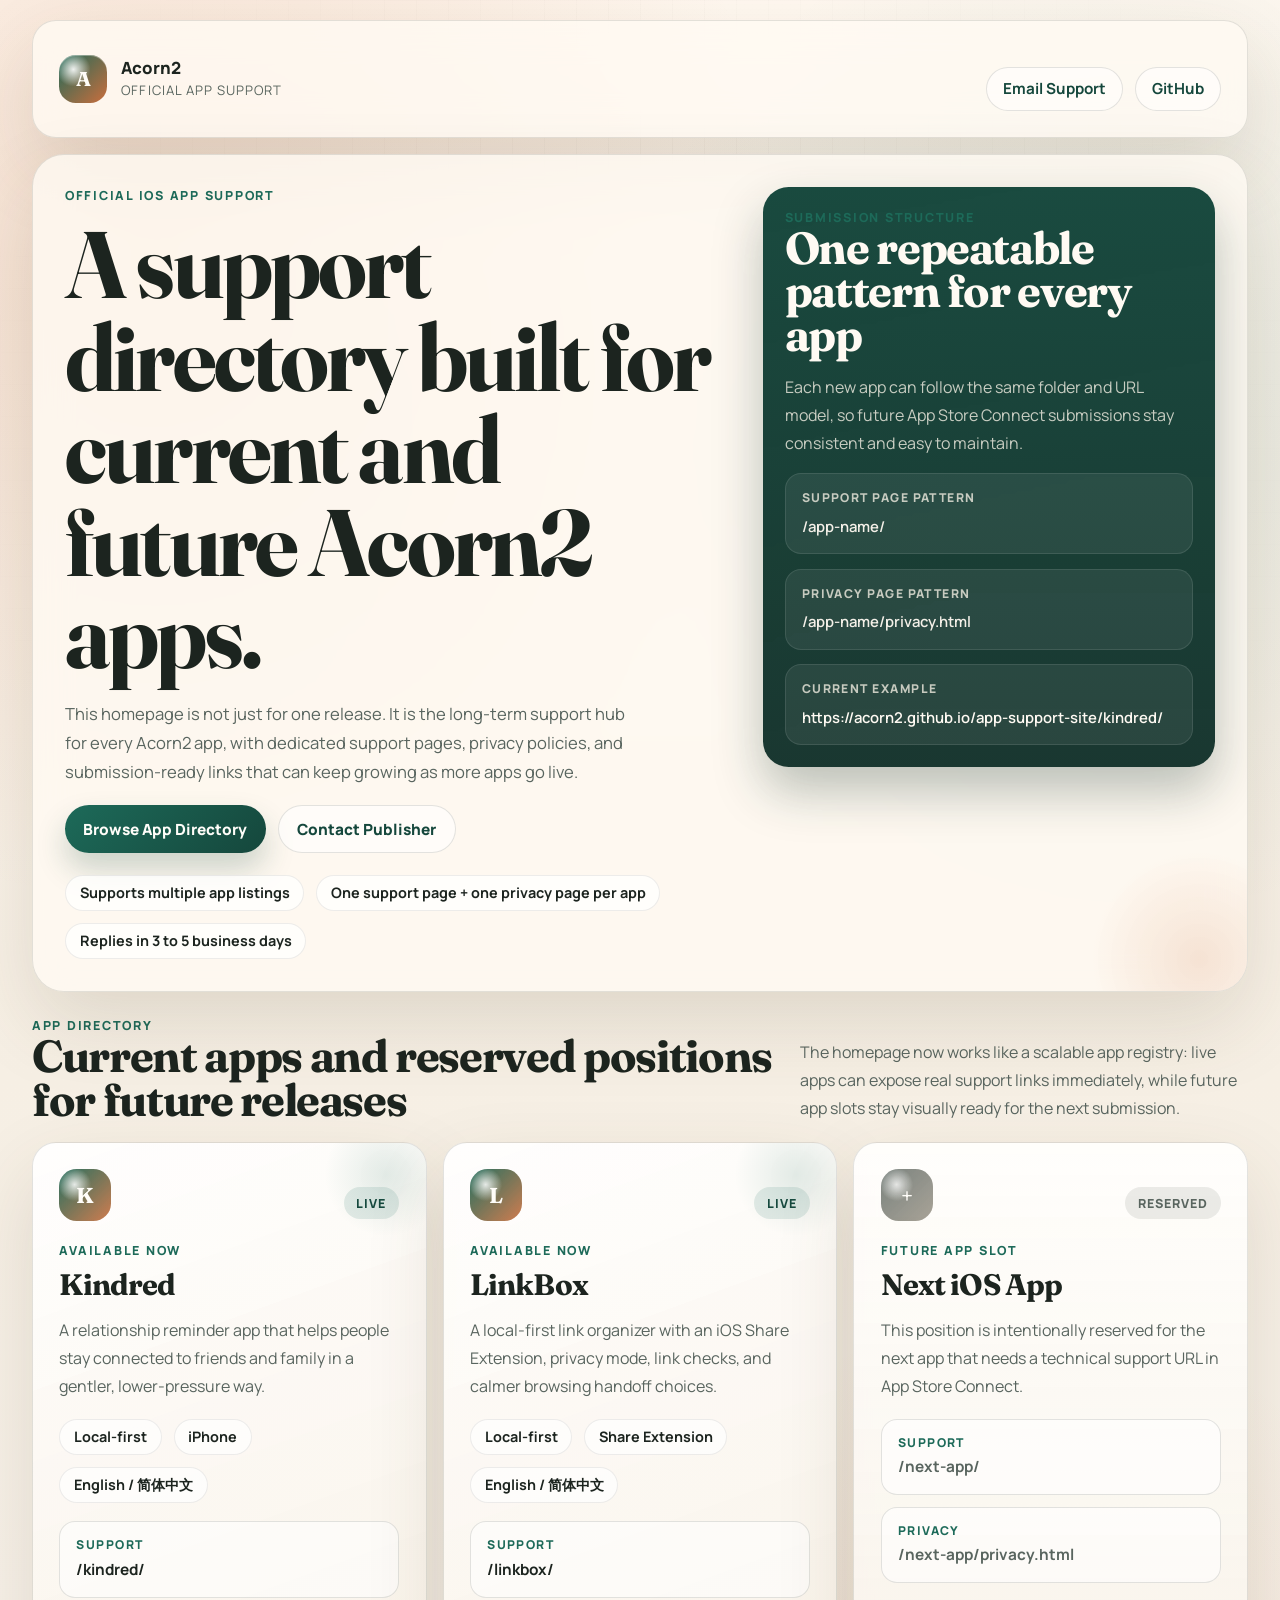
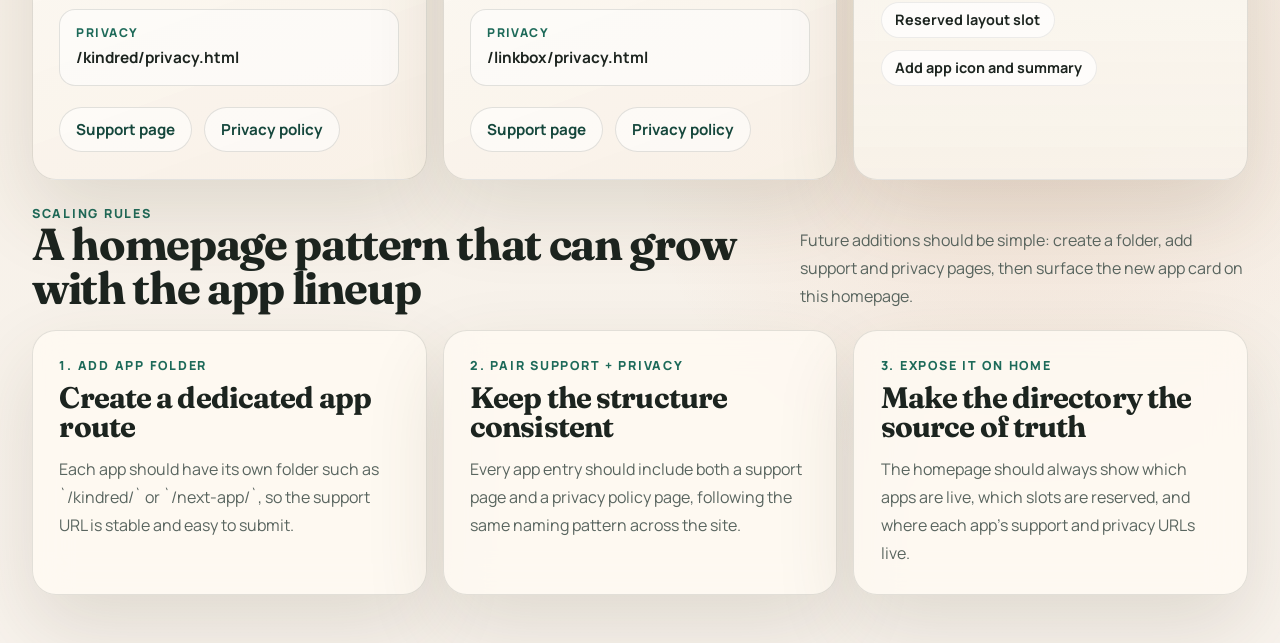
==== commit 12eeeb17: "加新app隐私" ====
--- a/index.html
+++ b/index.html
@@ -131,6 +131,40 @@
           </div>
         </article>
 
+        <article class="app-card app-spotlight app-directory-card">
+          <div class="app-card-top">
+            <div class="app-icon">L</div>
+            <span class="status-pill status-live">Live</span>
+          </div>
+          <p class="app-kicker">Available Now</p>
+          <h3>LinkBox</h3>
+          <p class="card-body">
+            A local-first link organizer with an iOS Share Extension, privacy
+            mode, link checks, and calmer browsing handoff choices.
+          </p>
+          <div class="chip-row">
+            <span class="chip">Local-first</span>
+            <span class="chip">Share Extension</span>
+            <span class="chip">English / 简体中文</span>
+          </div>
+          <div class="app-link-list">
+            <div class="inline-meta">
+              <span class="inline-label">Support</span>
+              <a class="inline-link" href="./linkbox/index.html">/linkbox/</a>
+            </div>
+            <div class="inline-meta">
+              <span class="inline-label">Privacy</span>
+              <a class="inline-link" href="./linkbox/privacy.html">
+                /linkbox/privacy.html
+              </a>
+            </div>
+          </div>
+          <div class="link-row">
+            <a class="text-link" href="./linkbox/index.html">Support page</a>
+            <a class="text-link" href="./linkbox/privacy.html">Privacy policy</a>
+          </div>
+        </article>
+
         <article class="app-card app-directory-card app-placeholder">
           <div class="app-card-top">
             <div class="app-icon app-icon-muted">+</div>
@@ -158,32 +192,6 @@
           </div>
         </article>
 
-        <article class="app-card app-directory-card app-placeholder">
-          <div class="app-card-top">
-            <div class="app-icon app-icon-muted">+</div>
-            <span class="status-pill status-draft">Reserved</span>
-          </div>
-          <p class="app-kicker">Future App Slot</p>
-          <h3>Another Upcoming App</h3>
-          <p class="card-body">
-            Keep extra capacity on the homepage so adding more apps later feels
-            like extending a system, not redesigning the whole page.
-          </p>
-          <div class="app-link-list">
-            <div class="inline-meta">
-              <span class="inline-label">Support</span>
-              <span class="inline-link inline-link-muted">/future-app/</span>
-            </div>
-            <div class="inline-meta">
-              <span class="inline-label">Privacy</span>
-              <span class="inline-link inline-link-muted">/future-app/privacy.html</span>
-            </div>
-          </div>
-          <div class="chip-row">
-            <span class="chip">Same support template</span>
-            <span class="chip">Same privacy structure</span>
-          </div>
-        </article>
       </section>
 
       <section class="section-heading">
